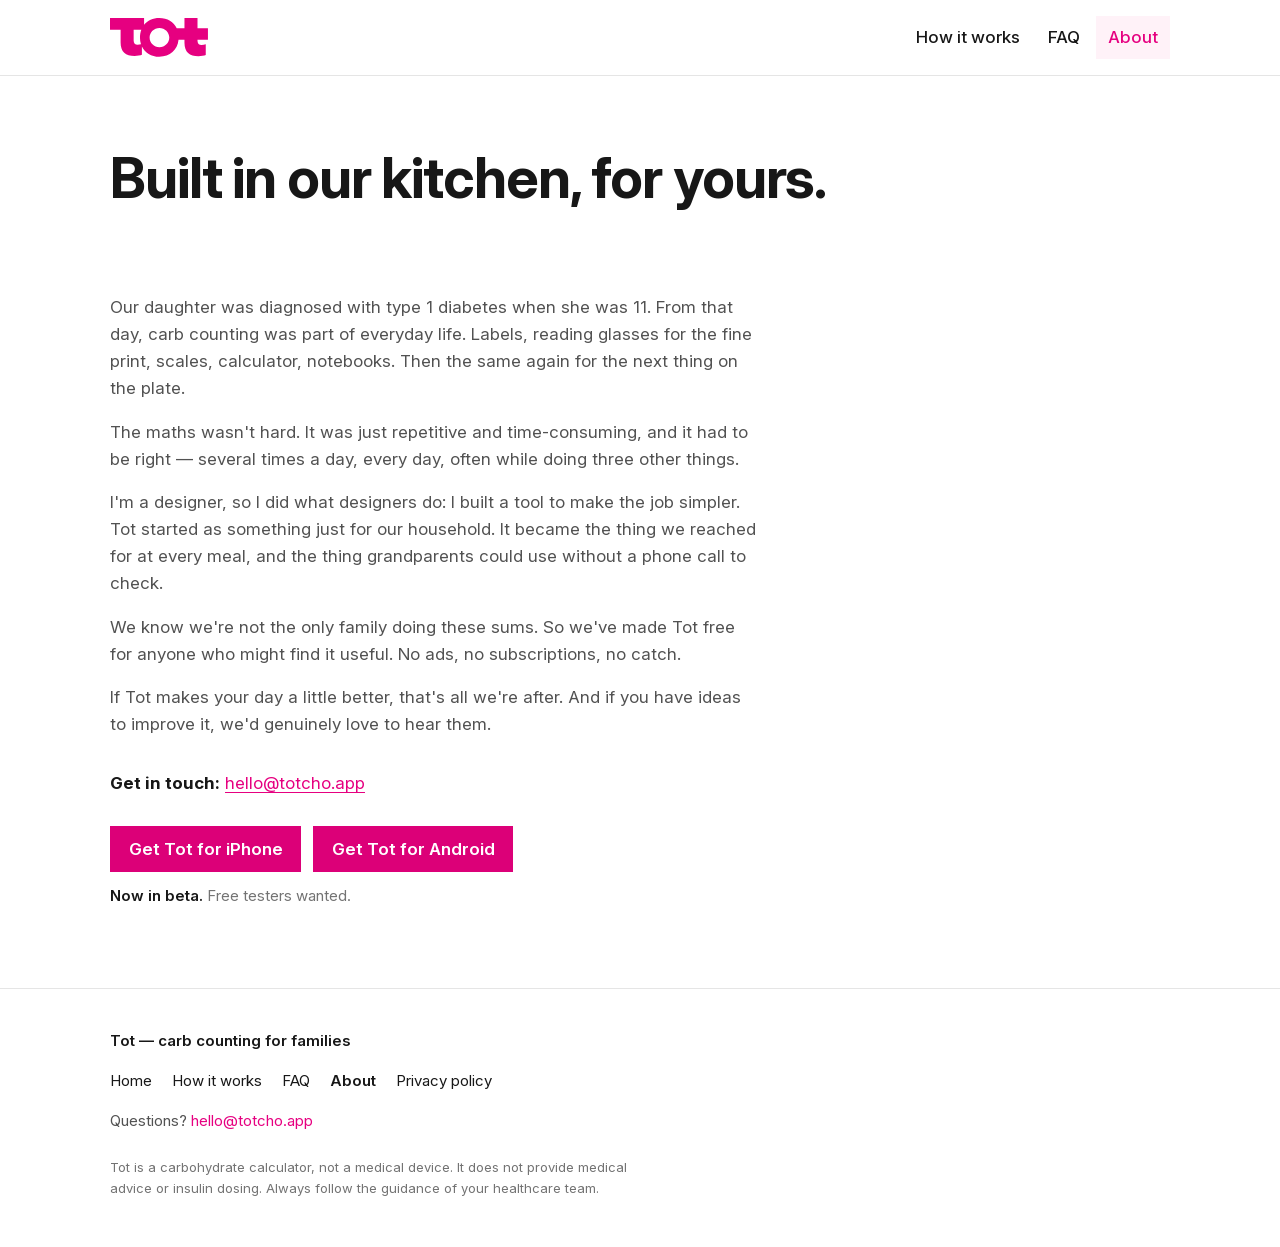
==== about/index.html @ 79edbc80 "Add the beta tester page and the launch switch for the store buttons. Co-authored-by: Cursor <cursor" ====
<!DOCTYPE html>
<html lang="en-NZ">
  <head>
    <meta charset="utf-8" />
    <meta name="viewport" content="width=device-width, initial-scale=1" />
    <title>About Tot — Made by a T1D family</title>
    <meta
      name="description"
      content="Tot was built by a designer whose daughter has type 1 diabetes, to make daily carb counting lighter. Now free for every family."
    />
    <link rel="canonical" href="https://totcho.app/about/" />
    <meta name="theme-color" content="#E60080" />

    <meta property="og:type" content="website" />
    <meta property="og:title" content="About Tot — Made by a T1D family" />
    <meta
      property="og:description"
      content="Tot was built by a designer whose daughter has type 1 diabetes, to make daily carb counting lighter. Now free for every family."
    />
    <meta property="og:url" content="https://totcho.app/about/" />
    <meta property="og:image" content="https://totcho.app/images/og-image.png" />
    <meta name="twitter:card" content="summary_large_image" />

    <link rel="icon" href="/favicon/favicon.ico" sizes="32x32" />
    <link rel="icon" href="/favicon/favicon.svg" type="image/svg+xml" />
    <link rel="icon" href="/favicon/favicon-96x96.png" type="image/png" sizes="96x96" />
    <link rel="apple-touch-icon" href="/favicon/apple-touch-icon.png" />
    <link rel="manifest" href="/favicon/site.webmanifest" />
    <link rel="preload" href="/fonts/InterVariable-latin.woff2" as="font" type="font/woff2" crossorigin />
    <link rel="stylesheet" href="/styles.css" />
    <script src="/scripts/site-config.js"></script>
    <script src="/scripts/header.js" defer></script>
  </head>
  <body class="site">
    <a class="skip-link" href="#main">Skip to content</a>

    <header class="site-header">
      <div class="container site-header-inner">
        <a class="site-logo" href="/">
          <img src="/images/logo.svg" width="98" height="40" alt="Tot home" />
        </a>
        <nav class="site-nav" aria-label="Main">
          <ul>
            <li><a href="/how-it-works/">How it works</a></li>
            <li><a href="/faq/">FAQ</a></li>
            <li><a href="/about/" aria-current="page">About</a></li>
          </ul>
        </nav>
      </div>
    </header>

    <main id="main">
      <section class="page-intro">
        <div class="container prose">
          <h1>Built in our kitchen, for yours.</h1>
        </div>
      </section>

      <section class="block about-story" aria-label="Our story">
        <div class="container prose">
          <p>
            Our daughter was diagnosed with type 1 diabetes when she was 11. From that day, carb counting was
            part of everyday life. Labels, reading glasses for the fine print, scales, calculator, notebooks.
            Then the same again for the next thing on the plate.
          </p>
          <p>
            The maths wasn't hard. It was just repetitive and time-consuming, and it had to be right — several
            times a day, every day, often while doing three other things.
          </p>
          <p>
            I'm a designer, so I did what designers do: I built a tool to make the job simpler. Tot started as
            something just for our household. It became the thing we reached for at every meal, and the thing
            grandparents could use without a phone call to check.
          </p>
          <!-- TODO: add <img src="/images/about-kitchen.jpg" alt="Kitchen scales and a phone running Tot on a bench"> -->
          <p>
            We know we're not the only family doing these sums. So we've made Tot free for anyone who might
            find it useful. No ads, no subscriptions, no catch.
          </p>
          <p>
            If Tot makes your day a little better, that's all we're after. And if you have ideas to improve it,
            we'd genuinely love to hear them.
          </p>
          <!-- TODO: owner's first name -->
          <p class="about-contact">
            <strong>Get in touch:</strong> <a href="mailto:hello@totcho.app">hello@totcho.app</a>
          </p>
          <div class="get-tot">
            <div class="get-tot__beta">
              <a class="btn" href="/beta/?platform=iphone" data-beta-platform="iPhone">Get Tot for iPhone</a>
              <a class="btn" href="/beta/?platform=android" data-beta-platform="Android">Get Tot for Android</a>
              <p class="get-tot__note"><strong>Now in beta.</strong> Free testers wanted.</p>
            </div>
            <div class="store-badges get-tot__live">
              <a data-store="app-store" href="#">
                <img src="/images/badges/app-store.svg" width="162" height="48" alt="Download on the App Store" />
              </a>
              <a data-store="play-store" href="#">
                <img src="/images/badges/google-play.svg" width="162" height="48" alt="Get it on Google Play" />
              </a>
            </div>
          </div>
        </div>
      </section>
    </main>

    <footer class="site-footer">
      <div class="container">
        <p class="site-footer-brand">Tot — carb counting for families</p>
        <nav aria-label="Footer">
          <ul class="site-footer-links">
            <li><a href="/">Home</a></li>
            <li><a href="/how-it-works/">How it works</a></li>
            <li><a href="/faq/">FAQ</a></li>
            <li><a href="/about/" aria-current="page">About</a></li>
            <li><a href="/privacy/">Privacy policy</a></li>
          </ul>
        </nav>
        <p>Questions? <a href="mailto:hello@totcho.app">hello@totcho.app</a></p>
        <p class="disclaimer">
          Tot is a carbohydrate calculator, not a medical device. It does not provide medical advice or
          insulin dosing. Always follow the guidance of your healthcare team.
        </p>
      </div>
    </footer>

    <dialog class="beta-dialog" id="beta-dialog" aria-labelledby="beta-dialog-title">
      <h2 id="beta-dialog-title">Tot is in beta</h2>
      <p>
        Tot isn't in the App Store or Google Play just yet. We're testing it with a small group of families
        first, and we'd love you to be one of them.
      </p>
      <p>
        Testers get the full app, free, before anyone else. All we ask is that you use it at home and tell us
        what works and what doesn't.
      </p>
      <h3>How to join</h3>
      <p>Email <strong>hello@totcho.app</strong> and we'll get you set up. Please include:</p>
      <ul>
        <li>that you're using <strong data-beta-slot="platform">iPhone</strong></li>
        <li>
          the email address for your <strong data-beta-slot="account">Apple ID</strong>, so we can send your
          invite there
        </li>
      </ul>
      <p>
        <a class="btn" id="beta-mailto" href="mailto:hello@totcho.app?subject=Tot%20beta%20tester%20%E2%80%93%20iPhone&amp;body=Hi%2C%20I'd%20like%20to%20test%20Tot.%0D%0A%0D%0APhone%3A%20iPhone%0D%0AApple%20ID%20email%3A%0D%0A%0D%0AAnything%20else%20you'd%20like%20to%20tell%20us%20(optional)%3A%0D%0A">Email us to join</a>
      </p>
      <p class="beta-copy-row">
        Or copy the address: <span class="beta-address">hello@totcho.app</span>
        <button type="button" class="beta-copy" id="beta-copy">Copy</button>
      </p>
      <p class="fine-print">We'll only use your email to set you up as a tester and ask for your feedback.</p>
      <button type="button" class="btn btn-secondary" id="beta-close">Not now</button>
    </dialog>
  </body>
</html>
---- styles.css ----
@font-face {
  font-family: 'InterVariable';
  font-style: normal;
  font-weight: 100 900;
  font-display: swap;
  src: url('/fonts/InterVariable-latin.woff2') format('woff2');
}

:root {
  color-scheme: light;
  --grey-50: #f9f9f9;
  --grey-400: #a3a3a3;
  --grey-500: #737373;
  --grey-600: #525252;
  --grey-900: #171717;
  --pink: #e60080;
}

* {
  box-sizing: border-box;
}

body {
  margin: 0;
  font-family:
    'InterVariable',
    'Inter',
    system-ui,
    -apple-system,
    BlinkMacSystemFont,
    'Segoe UI',
    sans-serif;
  font-size: 16px;
  line-height: 1.5;
  color: var(--grey-600);
  background: #fff;
}

a {
  color: var(--grey-900);
}

a:hover {
  color: var(--pink);
}

h1 {
  margin: 0 0 1rem;
  font-size: 1.75rem;
  font-weight: 600;
  line-height: 1.25;
  color: var(--grey-900);
}

.lede {
  margin: 0;
  font-size: 1rem;
  line-height: 1.5;
}

p {
  margin: 0.375rem 0;
}

.emphasis {
  font-weight: 500;
  color: var(--grey-900);
}

ul {
  margin: 0.5rem 0;
  padding-left: 1.25rem;
}

li {
  margin: 0.5rem 0;
}

/* ---------------------------------------------------------------------------
   Marketing pages (body.site). Rules above are base element styles.
   --------------------------------------------------------------------------- */

:root {
  --pink-tint: #fff2f8;
  --surface: var(--grey-50);
  --border: #e5e5e5;
  --site-width: 1100px;
}

.site {
  font-size: 1.0625rem;
  line-height: 1.6;
}

.site section {
  margin: 0;
}

.site p {
  margin: 0 0 1rem;
}

.site p:last-child {
  margin-bottom: 0;
}

.site a {
  color: var(--pink);
  text-underline-offset: 0.15em;
}

.site a:hover {
  color: var(--grey-900);
}

.site a:focus-visible {
  outline: 3px solid var(--pink);
  outline-offset: 3px;
}

.site h2 {
  margin: 0 0 1rem;
  font-size: 1.625rem;
  font-weight: 600;
  line-height: 1.25;
  color: var(--grey-900);
}

.site h3 {
  margin: 0 0 0.5rem;
  font-size: 1.125rem;
  font-weight: 600;
  line-height: 1.3;
  color: var(--grey-900);
}

.container {
  max-width: var(--site-width);
  margin: 0 auto;
  padding: 0 1.25rem;
}

.prose {
  max-width: 65ch;
}

.nowrap {
  white-space: nowrap;
}

.container.prose {
  max-width: var(--site-width);
}

.container.prose > * {
  max-width: 65ch;
}

/* Skip link */

.skip-link {
  position: absolute;
  top: -100px;
  left: 1rem;
  z-index: 10;
  padding: 0.5rem 1rem;
  background: var(--grey-900);
}

.site .skip-link {
  color: #fff;
}

.skip-link:focus {
  top: 0;
}

/* Header and nav */

.site-header {
  position: sticky;
  top: 0;
  z-index: 5;
  border-bottom: 1px solid var(--border);
  background: #fff;
  transition: transform 0.25s ease;
}

/* Toggled by /scripts/header.js; without JS the header simply stays pinned. */
.site-header.is-hidden {
  transform: translateY(-100%);
}

@media (prefers-reduced-motion: reduce) {
  .site-header {
    transition: none;
  }
}

.site-header-inner {
  display: flex;
  flex-wrap: wrap;
  align-items: center;
  justify-content: space-between;
  gap: 0.75rem 1.5rem;
  padding-top: 1rem;
  padding-bottom: 1rem;
}

.site-logo {
  display: block;
  line-height: 0;
}

.site-logo img {
  width: 98px;
  height: auto;
}

.site-nav ul {
  display: flex;
  flex-wrap: wrap;
  gap: 0.25rem 0.25rem;
  margin: 0;
  padding: 0;
  list-style: none;
}

.site-nav li {
  margin: 0;
}

@media (max-width: 479px) {
  .site-nav ul {
    margin-left: -0.75rem;
  }
}

.site .site-nav a {
  display: block;
  padding: 0.5rem 0.75rem;
  font-weight: 500;
  text-decoration: none;
  color: var(--grey-900);
}

.site .site-nav a:hover,
.site .site-nav a[aria-current='page'] {
  background: var(--pink-tint);
  color: var(--pink);
}

/* Hero */

.hero {
  padding: 3rem 0 3.5rem;
}

.hero-grid {
  display: grid;
  gap: 2.5rem;
  align-items: center;
}

.page-intro {
  padding: 3rem 0 3.5rem;
}

.site .hero h1,
.site .page-intro h1 {
  margin: 0 0 1.25rem;
  font-size: clamp(2.25rem, 7vw, 3.5rem);
  font-weight: 700;
  line-height: 1.1;
  letter-spacing: -0.02em;
}

.lede {
  max-width: 34rem;
  font-size: 1.1875rem;
}

.hero-note {
  font-size: 0.9375rem;
  color: var(--grey-500);
}

/* App store badges */

.store-badges {
  display: flex;
  flex-wrap: wrap;
  gap: 0.75rem;
  margin: 1.75rem 0 1rem;
}

.store-badges a {
  display: block;
  line-height: 0;
}

.store-badges img {
  width: 162px;
  height: 48px;
}

@media (max-width: 379px) {
  .store-badges {
    flex-direction: column;
    align-items: flex-start;
  }
}

/* Phone-framed screenshots */

.phone {
  width: 100%;
  max-width: 280px;
  margin: 0 auto;
  padding: 10px;
  border-radius: 40px;
  background: var(--grey-900);
  box-shadow: 0 24px 48px -16px rgba(23, 23, 23, 0.35);
}

.phone img,
.phone-placeholder {
  display: block;
  width: 100%;
  height: auto;
  border-radius: 30px;
}

.phone-placeholder {
  aspect-ratio: 1080 / 2291;
}

.photo {
  margin: 0 auto;
}

.photo img {
  display: block;
  width: auto;
  height: auto;
  max-width: min(300px, 100%);
  max-height: 300px;
  opacity: 0.75;
}

.photo-tilt {
  transform: rotate(10deg);
}

.phone-placeholder {
  display: flex;
  align-items: center;
  justify-content: center;
  background: #fff;
  font-family: ui-monospace, SFMono-Regular, Menlo, monospace;
  font-size: 0.875rem;
  color: var(--grey-400);
}

.split-top {
  margin-top: 2rem;
  align-items: start;
}

.split-top .card-grid {
  margin: 0;
}

.phone-row {
  display: flex;
  justify-content: center;
  gap: 1.5rem;
  margin-top: 2.5rem;
}

.site .phone-row .phone {
  flex: 1 1 0;
  max-width: 260px;
  margin: 0;
}

.phone-row:focus-visible {
  outline: 3px solid var(--pink);
  outline-offset: 3px;
}

/* Narrow screens: a swipeable strip, one phone at a time. */
@media (max-width: 639px) {
  .phone-row {
    justify-content: flex-start;
    gap: 1rem;
    margin: 2rem -1.25rem 0;
    padding: 0 1.25rem 2.5rem;
    overflow-x: auto;
    scroll-snap-type: x mandatory;
    scroll-padding: 0 1.25rem;
    scrollbar-width: none;
  }

  .phone-row::-webkit-scrollbar {
    display: none;
  }

  .site .phone-row .phone {
    flex: 0 0 72%;
    scroll-snap-align: start;
  }
}

/* Content blocks */

.block {
  padding: 3.5rem 0;
}

.block-tint {
  background: var(--surface);
}

.split {
  display: grid;
  gap: 2.5rem;
  align-items: center;
}

.card-grid {
  display: grid;
  gap: 1rem;
  margin: 2rem 0 0;
  padding: 0;
  list-style: none;
}

.site .card {
  margin: 0;
  padding: 1.5rem;
  border: 1px solid var(--border);
  background: #fff;
}

.card-icon {
  display: block;
  margin-bottom: 1rem;
  fill: none;
  stroke: var(--grey-900);
  stroke-width: 1.5;
  stroke-linecap: round;
  stroke-linejoin: round;
}

.steps {
  margin: 0 0 1.5rem;
  padding-left: 1.5rem;
}

.steps li {
  margin: 0 0 0.75rem;
  padding-left: 0.25rem;
}

.steps li::marker {
  font-weight: 600;
  color: var(--grey-900);
}

.steps strong,
.ticks li {
  color: var(--grey-900);
}

.ticks {
  margin: 0;
  padding: 0;
  list-style: none;
}

.ticks li {
  position: relative;
  margin: 0 0 0.75rem;
  padding-left: 2rem;
}

.ticks li::before {
  content: '';
  position: absolute;
  top: 0.15em;
  left: 0.25rem;
  width: 0.5rem;
  height: 0.9rem;
  border: solid var(--pink);
  border-width: 0 3px 3px 0;
  transform: rotate(45deg);
}

.site .arrow-link {
  font-weight: 600;
  text-decoration: none;
}

.site .arrow-link:hover {
  text-decoration: underline;
}

/* FAQ */

.site .faq-block {
  padding-top: 0;
}

.faq-list {
  border-top: 1px solid var(--border);
}

.faq-item {
  border-bottom: 1px solid var(--border);
}

.faq-item summary {
  display: flex;
  align-items: flex-start;
  justify-content: space-between;
  gap: 1.5rem;
  padding: 1.25rem 0;
  font-size: 1.125rem;
  font-weight: 600;
  line-height: 1.4;
  color: var(--grey-900);
  list-style: none;
  cursor: pointer;
}

.faq-item summary::-webkit-details-marker {
  display: none;
}

/* Plus sign, which becomes a minus when the answer is open. */
.faq-item summary::after {
  content: '';
  flex: none;
  width: 0.875rem;
  height: 0.875rem;
  margin-top: 0.4em;
  background:
    linear-gradient(currentColor, currentColor) center / 100% 1.5px no-repeat,
    linear-gradient(currentColor, currentColor) center / 1.5px 100% no-repeat;
}

.faq-item[open] summary::after {
  background: linear-gradient(currentColor, currentColor) center / 100% 1.5px no-repeat;
}

.faq-item summary:focus-visible {
  outline: 3px solid var(--pink);
  outline-offset: 3px;
}

.faq-answer {
  padding: 0 2.5rem 1.5rem 0;
}

.faq-answer strong {
  color: var(--grey-900);
}

/* About */

.site .about-story {
  padding-top: 0;
}

.site .about-contact {
  margin-top: 2rem;
  color: var(--grey-900);
}

.about-story .store-badges {
  margin-bottom: 0;
}

/* Privacy policy */

.site .last-updated {
  margin-top: -0.5rem;
  color: var(--grey-500);
}

.site .policy {
  padding-top: 0;
}

.site .policy h2 {
  margin: 2.5rem 0 0.75rem;
  font-size: 1.25rem;
}

.policy ul {
  margin: 0 0 1rem;
  padding-left: 1.25rem;
}

.policy li {
  margin: 0 0 0.375rem;
}

/* Closing call to action */

.cta-band {
  padding: 3.5rem 0;
  text-align: center;
  background: var(--surface);
}

.site .cta-band h2 {
  margin: 0;
  font-size: clamp(1.75rem, 5vw, 2.25rem);
  font-weight: 700;
}

.cta-band .store-badges {
  justify-content: center;
  margin-bottom: 0;
}

@media (max-width: 379px) {
  .cta-band .store-badges {
    align-items: center;
  }
}

/* Footer */

.site-footer {
  padding: 2.5rem 0 3rem;
  border-top: 1px solid var(--border);
  font-size: 0.9375rem;
  color: var(--grey-600);
}

.site-footer-brand {
  font-weight: 600;
  color: var(--grey-900);
}

.site-footer-links {
  display: flex;
  flex-wrap: wrap;
  gap: 0.25rem 1.25rem;
  margin: 0 0 1rem;
  padding: 0;
  list-style: none;
}

.site-footer-links li {
  margin: 0;
}

.site .site-footer a {
  text-decoration: none;
}

.site .site-footer a:hover {
  text-decoration: underline;
}

.site .site-footer-links a {
  color: var(--grey-900);
}

.site .site-footer-links a[aria-current='page'] {
  font-weight: 600;
}

.site .disclaimer {
  max-width: 65ch;
  margin-top: 1.5rem;
  font-size: 0.8125rem;
  color: var(--grey-500);
}

/* Wider screens */

@media (min-width: 640px) {
  .card-grid {
    grid-template-columns: repeat(2, 1fr);
  }

  .card:last-child:nth-child(odd) {
    grid-column: 1 / -1;
  }
}

@media (min-width: 768px) {
  .hero {
    padding: 4.5rem 0 5rem;
  }

  .hero-grid,
  .split {
    grid-template-columns: 1fr auto;
    gap: 4rem;
  }

  .hero-grid .phone,
  .split .phone {
    width: 280px;
  }

  .split .photo {
    margin: 0;
  }

  .split-flip {
    grid-template-columns: auto 1fr;
  }

  .split-flip .phone {
    order: -1;
  }

  .page-intro {
    padding: 4.5rem 0 4rem;
  }

  .block,
  .cta-band {
    padding: 5rem 0;
  }

  .site h2 {
    font-size: 2rem;
  }
}

@media (min-width: 768px) and (max-width: 1023px) {
  .split-top {
    grid-template-columns: 1fr;
  }
}

/* Beta sign-up. Default (and no JS) shows the tester buttons.
   html[data-app-status="live"] is set by /scripts/site-config.js. */

:root {
  /* #E60080 with white text is 4.49:1, under WCAG AA. #DC0078 is 4.87:1. */
  --btn: #dc0078;
  --btn-hover: #c4006a;
}

.site .btn,
.beta-copy {
  border-radius: 0;
  appearance: none;
}

.site .btn {
  display: inline-block;
  margin: 0;
  padding: 0.75rem 1.1rem;
  border: 1px solid transparent;
  background: var(--btn);
  color: #fff;
  font: inherit;
  font-weight: 600;
  line-height: 1.2;
  text-align: center;
  text-decoration: none;
  cursor: pointer;
}

.site a.btn:hover,
.site .btn:hover {
  background: var(--btn-hover);
  color: #fff;
}

.site .btn:focus-visible,
.site .beta-copy:focus-visible {
  outline: 3px solid var(--grey-900);
  outline-offset: 3px;
}

.site .btn-secondary {
  background: #fff;
  color: var(--grey-900);
  border-color: var(--border);
}

.site .btn-secondary:hover {
  background: var(--grey-50);
  color: var(--grey-900);
}

.site .btn.is-current {
  box-shadow: 0 0 0 3px var(--grey-900);
}

.get-tot {
  margin: 1.75rem 0 1rem;
}

.get-tot__beta,
.beta-actions {
  display: flex;
  flex-wrap: wrap;
  gap: 0.75rem;
}

.get-tot__note {
  flex: 1 0 100%;
  margin: 0;
  font-size: 0.9375rem;
  color: var(--grey-500);
}

.site .get-tot__note strong {
  font-weight: 600;
  color: var(--grey-900);
}

.hero .get-tot {
  margin-bottom: 0.25rem;
}

.hero .hero-note {
  margin-top: 0.25rem;
}

.get-tot__live {
  display: none;
}

html[data-app-status="live"] .get-tot__beta {
  display: none;
}

html[data-app-status="live"] .get-tot__live {
  display: flex;
}

.get-tot .store-badges {
  margin: 0;
}

.cta-band .get-tot {
  margin-bottom: 0;
}

.cta-band .get-tot__beta,
.cta-band .get-tot__live {
  justify-content: center;
}

.cta-band .get-tot__note {
  text-align: center;
}

.about-story .get-tot {
  margin-bottom: 0;
}

@media (max-width: 479px) {
  .get-tot__beta,
  .beta-actions {
    flex-direction: column;
    align-items: flex-start;
  }

  .cta-band .get-tot__beta {
    align-items: center;
  }
}

.beta-dialog {
  width: calc(100vw - 32px);
  max-width: 480px;
  max-height: calc(100vh - 32px);
  margin: auto;
  padding: 1.75rem 1.5rem;
  overflow: auto;
  border: none;
  border-radius: 0;
  background: #fff;
  color: var(--grey-600);
}

.beta-dialog::backdrop {
  background: rgba(23, 23, 23, 0.55);
}

.site .beta-dialog h2 {
  font-size: 1.5rem;
}

.site .beta-dialog h3 {
  margin-top: 1.5rem;
}

.beta-copy-row {
  font-size: 0.9375rem;
}

.beta-address {
  font-weight: 600;
  color: var(--grey-900);
  user-select: text;
}

.beta-copy {
  margin-left: 0.35rem;
  padding: 0.15rem 0.5rem;
  border: 1px solid var(--border);
  background: #fff;
  font: inherit;
  font-size: 0.875rem;
  font-weight: 600;
  color: var(--grey-900);
  cursor: pointer;
}

.fine-print {
  font-size: 0.8125rem;
  color: var(--grey-500);
}
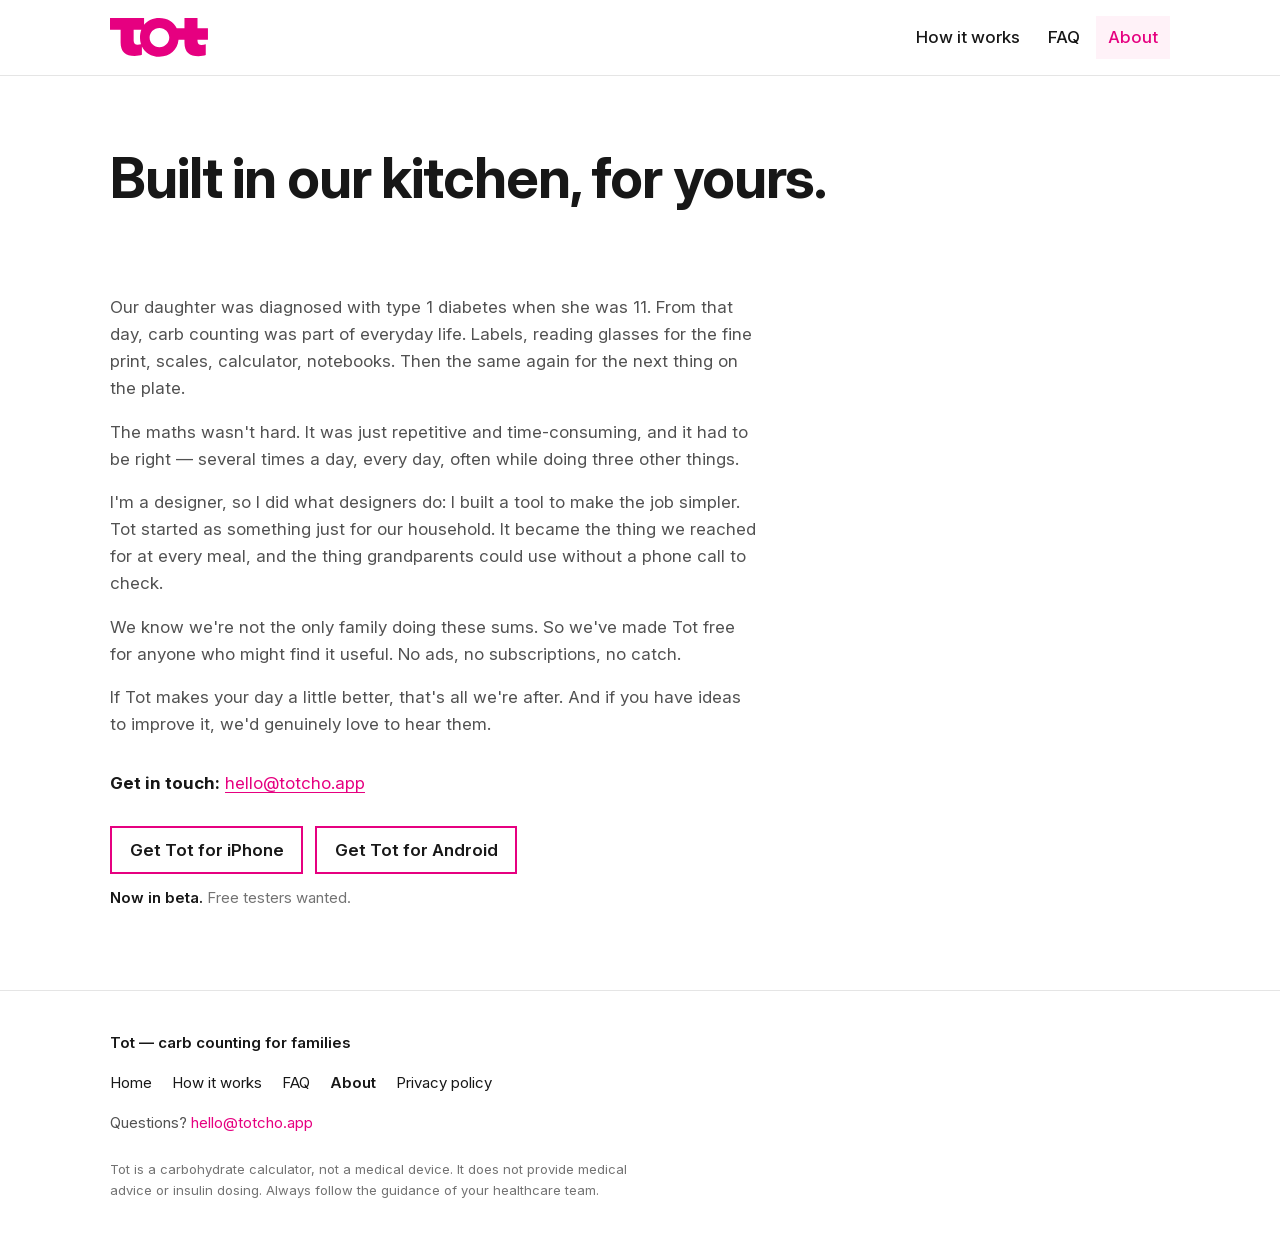
==== commit 9c002910: "Refine the beta sign-up dialog and use outline buttons. The tester buttons are now white with a pink" ====
--- a/about/index.html
+++ b/about/index.html
@@ -125,9 +125,10 @@
     </footer>
 
     <dialog class="beta-dialog" id="beta-dialog" aria-labelledby="beta-dialog-title">
+      <div class="beta-dialog__body">
       <h2 id="beta-dialog-title">Tot is in beta</h2>
       <p>
-        Tot isn't in the App Store or Google Play just yet. We're testing it with a small group of families
+        Tot isn't publicly available on the App Store or Google Play just yet. We're testing it with a small group of families
         first, and we'd love you to be one of them.
       </p>
       <p>
@@ -135,7 +136,7 @@
         what works and what doesn't.
       </p>
       <h3>How to join</h3>
-      <p>Email <strong>hello@totcho.app</strong> and we'll get you set up. Please include:</p>
+      <p>Email <strong>hello@totcho.app</strong> and we'll get you set up. Please confirm:</p>
       <ul>
         <li>that you're using <strong data-beta-slot="platform">iPhone</strong></li>
         <li>
@@ -148,9 +149,19 @@
       </p>
       <p class="beta-copy-row">
         Or copy the address: <span class="beta-address">hello@totcho.app</span>
-        <button type="button" class="beta-copy" id="beta-copy">Copy</button>
+        <button type="button" class="beta-copy" id="beta-copy" aria-label="Copy">
+          <!-- Lucide (https://lucide.dev), ISC licence -->
+          <svg class="beta-copy__icon" aria-hidden="true" focusable="false" viewBox="0 0 24 24" width="18" height="18">
+            <rect width="14" height="14" x="8" y="8" rx="2" ry="2" />
+            <path d="M4 16c-1.1 0-2-.9-2-2V4c0-1.1.9-2 2-2h10c1.1 0 2 .9 2 2" />
+          </svg>
+          <svg class="beta-copy__done" aria-hidden="true" focusable="false" viewBox="0 0 24 24" width="18" height="18">
+            <path d="M20 6 9 17l-5-5" />
+          </svg>
+        </button>
       </p>
       <p class="fine-print">We'll only use your email to set you up as a tester and ask for your feedback.</p>
+      </div>
       <button type="button" class="btn btn-secondary" id="beta-close">Not now</button>
     </dialog>
   </body>
--- a/styles.css
+++ b/styles.css
@@ -746,9 +746,7 @@
    html[data-app-status="live"] is set by /scripts/site-config.js. */
 
 :root {
-  /* #E60080 with white text is 4.49:1, under WCAG AA. #DC0078 is 4.87:1. */
-  --btn: #dc0078;
-  --btn-hover: #c4006a;
+  --btn-stroke: #e60080;
 }
 
 .site .btn,
@@ -761,9 +759,9 @@
   display: inline-block;
   margin: 0;
   padding: 0.75rem 1.1rem;
-  border: 1px solid transparent;
-  background: var(--btn);
-  color: #fff;
+  border: 2px solid var(--btn-stroke);
+  background: #fff;
+  color: var(--grey-900);
   font: inherit;
   font-weight: 600;
   line-height: 1.2;
@@ -774,8 +772,8 @@
 
 .site a.btn:hover,
 .site .btn:hover {
-  background: var(--btn-hover);
-  color: #fff;
+  background: var(--pink-tint);
+  color: var(--grey-900);
 }
 
 .site .btn:focus-visible,
@@ -785,9 +783,9 @@
 }
 
 .site .btn-secondary {
+  border: 1px solid var(--border);
   background: #fff;
   color: var(--grey-900);
-  border-color: var(--border);
 }
 
 .site .btn-secondary:hover {
@@ -875,29 +873,63 @@
   }
 }
 
+.beta-dialog[open] {
+  display: flex;
+  flex-direction: column;
+}
+
 .beta-dialog {
   width: calc(100vw - 32px);
   max-width: 480px;
   max-height: calc(100vh - 32px);
+  max-height: calc(100dvh - 32px);
   margin: auto;
-  padding: 1.75rem 1.5rem;
-  overflow: auto;
+  padding: 1.5rem 1.5rem 1.25rem;
+  overflow: hidden;
   border: none;
   border-radius: 0;
   background: #fff;
   color: var(--grey-600);
 }
 
+.beta-dialog__body {
+  min-height: 0;
+  overflow: auto;
+}
+
+.beta-dialog > .btn-secondary {
+  flex: none;
+  align-self: flex-start;
+  margin-top: 1rem;
+}
+
 .beta-dialog::backdrop {
   background: rgba(23, 23, 23, 0.55);
 }
 
 .site .beta-dialog h2 {
-  font-size: 1.5rem;
+  margin-bottom: 0.5rem;
+  font-size: 1.375rem;
 }
 
 .site .beta-dialog h3 {
-  margin-top: 1.5rem;
+  margin: 0.85rem 0 0.35rem;
+}
+
+.site .beta-dialog p {
+  margin-bottom: 0.65rem;
+}
+
+.beta-dialog ul {
+  margin: 0 0 0.65rem;
+}
+
+.beta-dialog li {
+  margin: 0.2rem 0;
+}
+
+.site .beta-dialog .fine-print {
+  margin-bottom: 0;
 }
 
 .beta-copy-row {
@@ -911,15 +943,40 @@
 }
 
 .beta-copy {
-  margin-left: 0.35rem;
-  padding: 0.15rem 0.5rem;
-  border: 1px solid var(--border);
-  background: #fff;
-  font: inherit;
-  font-size: 0.875rem;
-  font-weight: 600;
-  color: var(--grey-900);
+  display: inline-flex;
+  align-items: center;
+  justify-content: center;
+  width: 1.75rem;
+  height: 1.75rem;
+  margin: 0 0 0 0.15rem;
+  padding: 0;
+  border: none;
+  background: transparent;
+  color: var(--grey-900);
+  vertical-align: middle;
   cursor: pointer;
+}
+
+.beta-copy:hover {
+  color: var(--pink);
+}
+
+.beta-copy svg {
+  display: block;
+  fill: none;
+  stroke: currentColor;
+  stroke-width: 1.5;
+  stroke-linecap: round;
+  stroke-linejoin: round;
+}
+
+.beta-copy .beta-copy__done,
+.beta-copy.is-copied .beta-copy__icon {
+  display: none;
+}
+
+.beta-copy.is-copied .beta-copy__done {
+  display: block;
 }
 
 .fine-print {
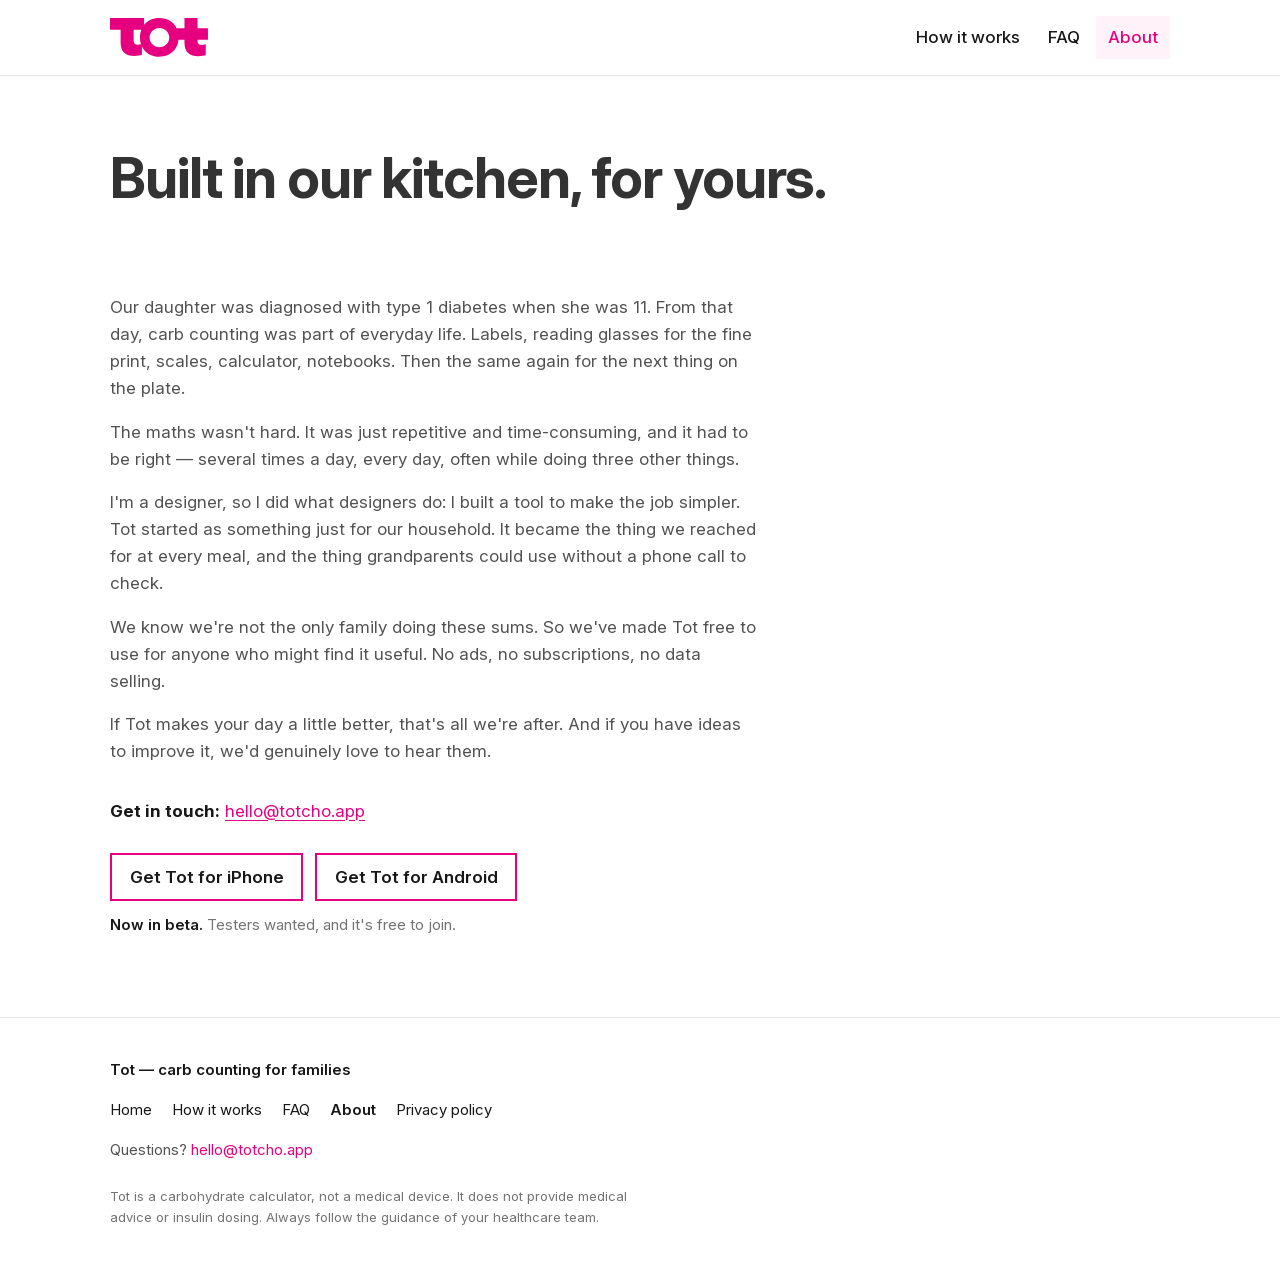
==== commit 3d6b8348: "Soften the free-to-use copy and refine the homepage cards and cereal photo. Co-authored-by: Cursor <" ====
--- a/about/index.html
+++ b/about/index.html
@@ -6,7 +6,7 @@
     <title>About Tot — Made by a T1D family</title>
     <meta
       name="description"
-      content="Tot was built by a designer whose daughter has type 1 diabetes, to make daily carb counting lighter. Now free for every family."
+      content="Tot was built by a designer whose daughter has type 1 diabetes, to make daily carb counting lighter. Free to use for every family."
     />
     <link rel="canonical" href="https://totcho.app/about/" />
     <meta name="theme-color" content="#E60080" />
@@ -15,7 +15,7 @@
     <meta property="og:title" content="About Tot — Made by a T1D family" />
     <meta
       property="og:description"
-      content="Tot was built by a designer whose daughter has type 1 diabetes, to make daily carb counting lighter. Now free for every family."
+      content="Tot was built by a designer whose daughter has type 1 diabetes, to make daily carb counting lighter. Free to use for every family."
     />
     <meta property="og:url" content="https://totcho.app/about/" />
     <meta property="og:image" content="https://totcho.app/images/og-image.png" />
@@ -74,8 +74,8 @@
           </p>
           <!-- TODO: add <img src="/images/about-kitchen.jpg" alt="Kitchen scales and a phone running Tot on a bench"> -->
           <p>
-            We know we're not the only family doing these sums. So we've made Tot free for anyone who might
-            find it useful. No ads, no subscriptions, no catch.
+            We know we're not the only family doing these sums. So we've made Tot free to use for anyone who
+            might find it useful. No ads, no subscriptions, no data selling.
           </p>
           <p>
             If Tot makes your day a little better, that's all we're after. And if you have ideas to improve it,
@@ -89,7 +89,7 @@
             <div class="get-tot__beta">
               <a class="btn" href="/beta/?platform=iphone" data-beta-platform="iPhone">Get Tot for iPhone</a>
               <a class="btn" href="/beta/?platform=android" data-beta-platform="Android">Get Tot for Android</a>
-              <p class="get-tot__note"><strong>Now in beta.</strong> Free testers wanted.</p>
+              <p class="get-tot__note"><strong>Now in beta.</strong> Testers wanted, and it's free to join.</p>
             </div>
             <div class="store-badges get-tot__live">
               <a data-store="app-store" href="#">
--- a/styles.css
+++ b/styles.css
@@ -49,7 +49,7 @@
   font-size: 1.75rem;
   font-weight: 600;
   line-height: 1.25;
-  color: var(--grey-900);
+  color: rgb(0 0 0 / 80%);
 }
 
 .lede {
@@ -345,7 +345,7 @@
   height: auto;
   max-width: min(300px, 100%);
   max-height: 300px;
-  opacity: 0.75;
+  opacity: 0.6;
 }
 
 .photo-tilt {
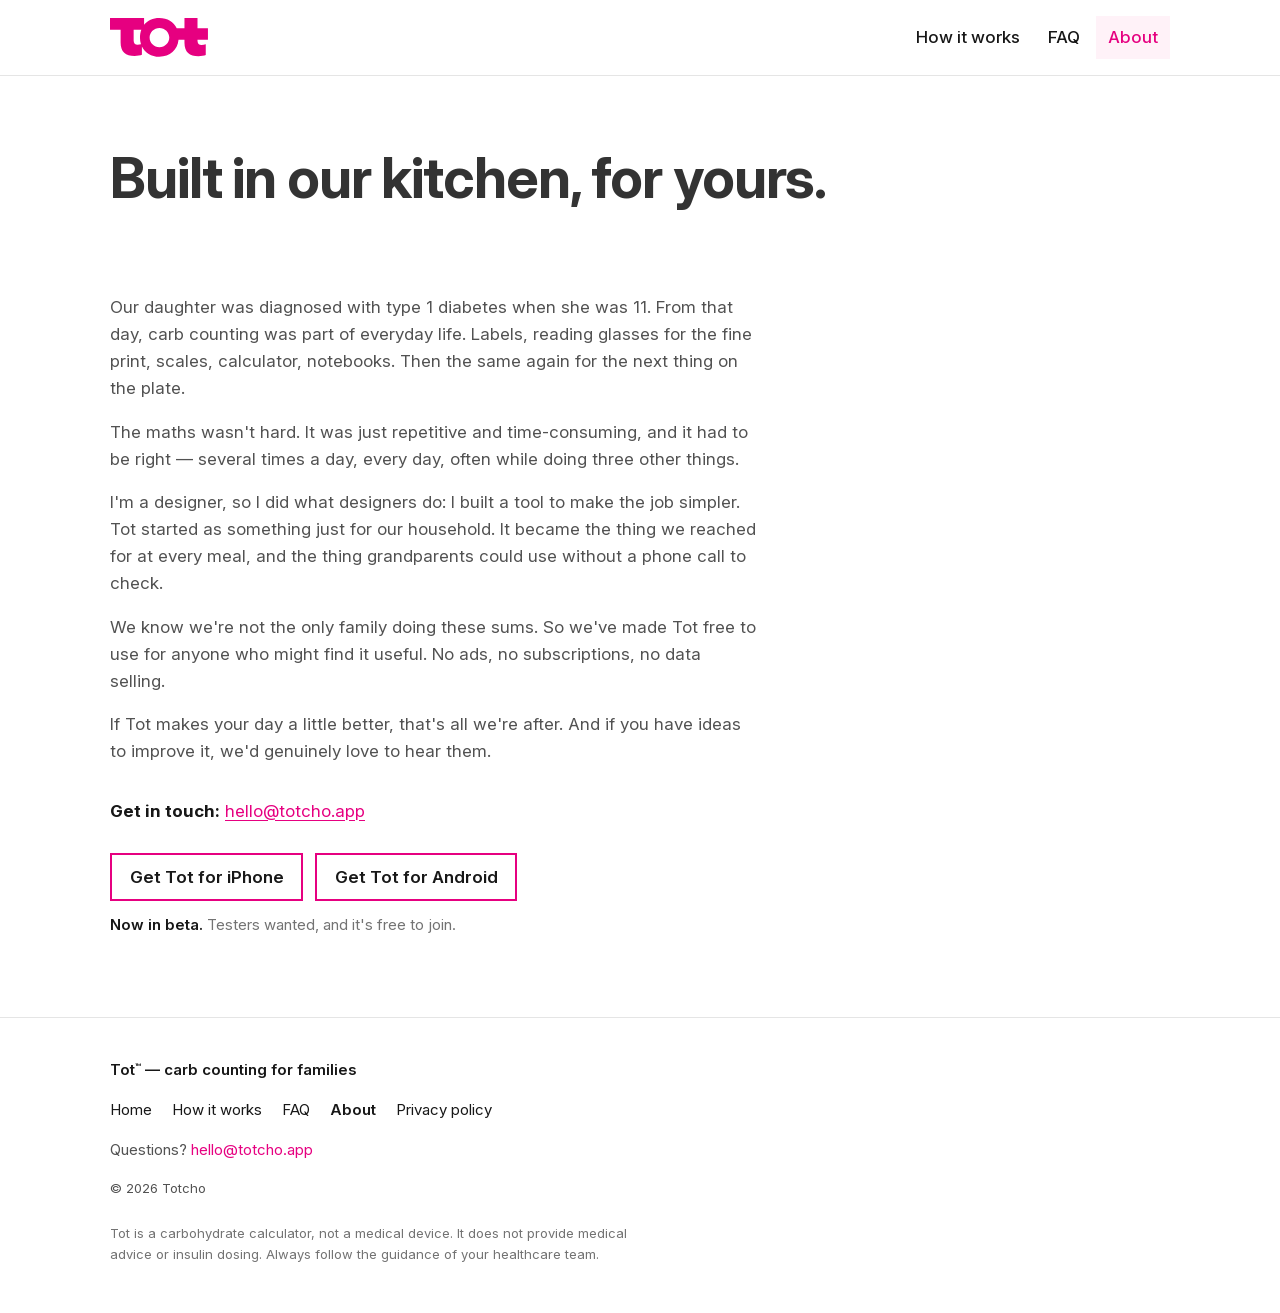
==== commit de4c9fac: "Add a footer copyright that grows with the year, and mark Tot with a trademark. Co-authored-by: Curs" ====
--- a/about/index.html
+++ b/about/index.html
@@ -106,7 +106,7 @@
 
     <footer class="site-footer">
       <div class="container">
-        <p class="site-footer-brand">Tot — carb counting for families</p>
+        <p class="site-footer-brand">Tot<span class="tm">™</span> — carb counting for families</p>
         <nav aria-label="Footer">
           <ul class="site-footer-links">
             <li><a href="/">Home</a></li>
@@ -117,6 +117,7 @@
           </ul>
         </nav>
         <p>Questions? <a href="mailto:hello@totcho.app">hello@totcho.app</a></p>
+        <p class="copyright">© 2026 Totcho</p>
         <p class="disclaimer">
           Tot is a carbohydrate calculator, not a medical device. It does not provide medical advice or
           insulin dosing. Always follow the guidance of your healthcare team.
--- a/styles.css
+++ b/styles.css
@@ -646,6 +646,14 @@
   color: var(--grey-900);
 }
 
+.site-footer-brand .tm {
+  font-size: 0.6em;
+  line-height: 0;
+  position: relative;
+  top: -0.55em;
+  font-weight: 600;
+}
+
 .site-footer-links {
   display: flex;
   flex-wrap: wrap;
@@ -673,6 +681,11 @@
 
 .site .site-footer-links a[aria-current='page'] {
   font-weight: 600;
+}
+
+.site .copyright {
+  margin: 0;
+  font-size: 0.8125rem;
 }
 
 .site .disclaimer {
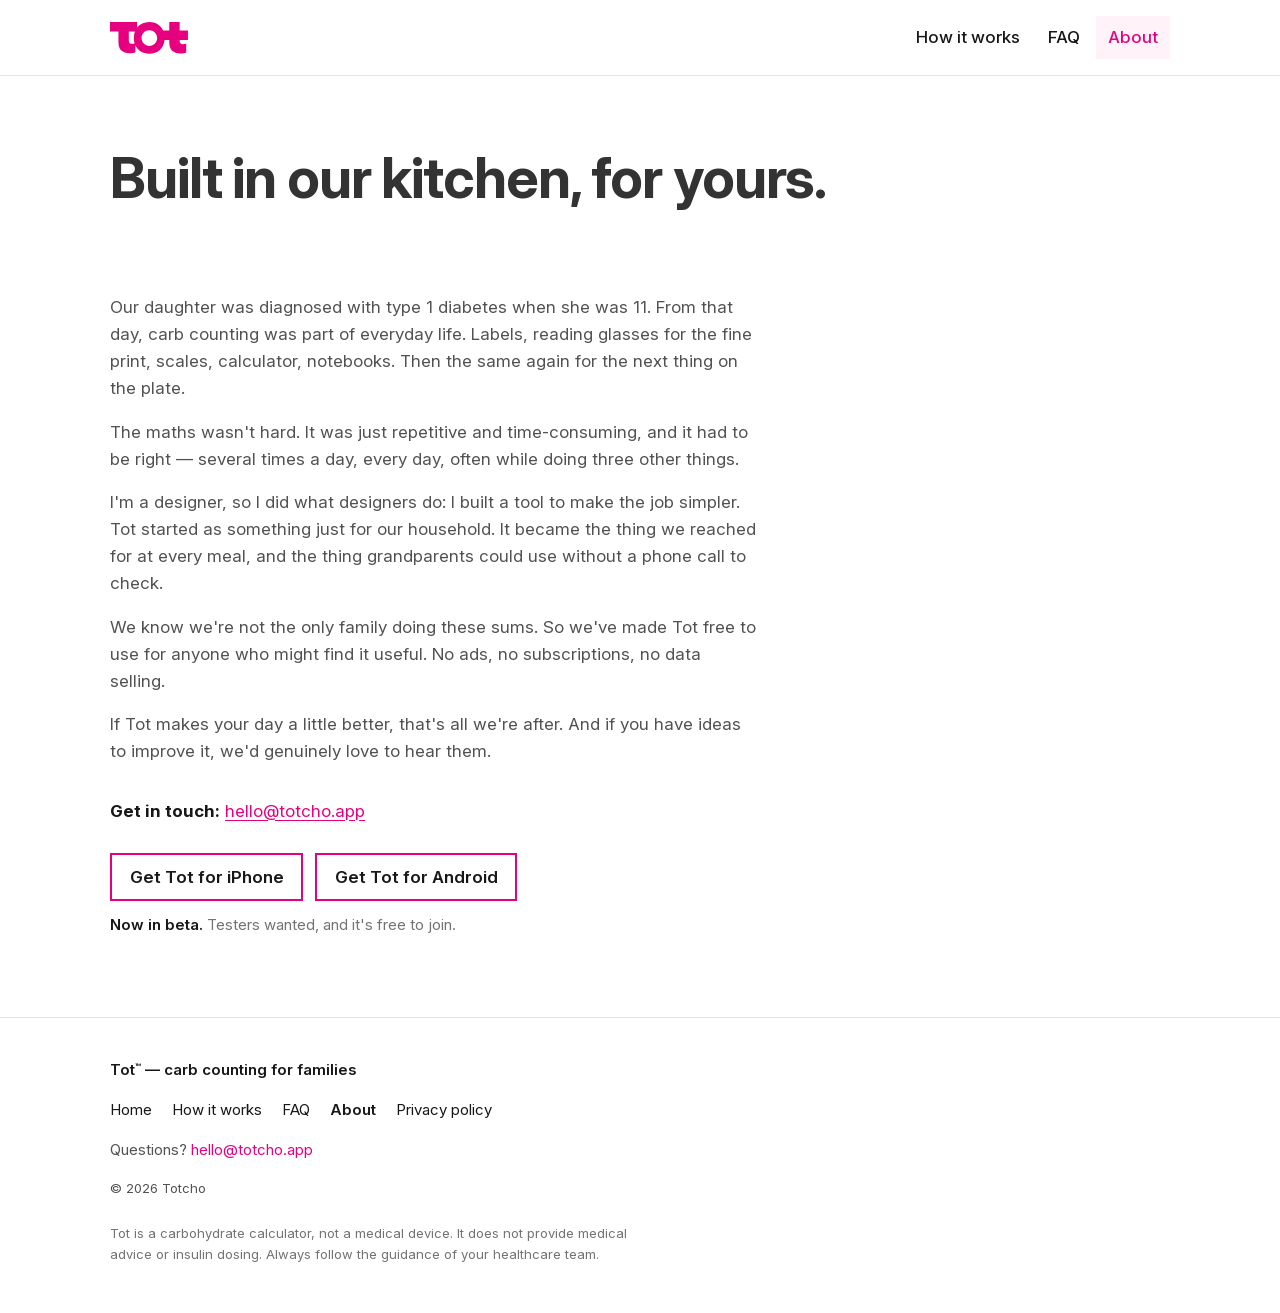
==== commit 23c7ee58: "Disclose website analytics, add the Google tag, and shrink the header logo. Co-authored-by: Cursor <" ====
--- a/about/index.html
+++ b/about/index.html
@@ -3,6 +3,15 @@
   <head>
     <meta charset="utf-8" />
     <meta name="viewport" content="width=device-width, initial-scale=1" />
+    <!-- Google tag (gtag.js) -->
+    <script async src="https://www.googletagmanager.com/gtag/js?id=G-PL2WRP15CT"></script>
+    <script>
+      window.dataLayer = window.dataLayer || [];
+      function gtag(){dataLayer.push(arguments);}
+      gtag('js', new Date());
+
+      gtag('config', 'G-PL2WRP15CT');
+    </script>
     <title>About Tot — Made by a T1D family</title>
     <meta
       name="description"
--- a/styles.css
+++ b/styles.css
@@ -213,7 +213,7 @@
 }
 
 .site-logo img {
-  width: 98px;
+  width: 78.4px;
   height: auto;
 }
 
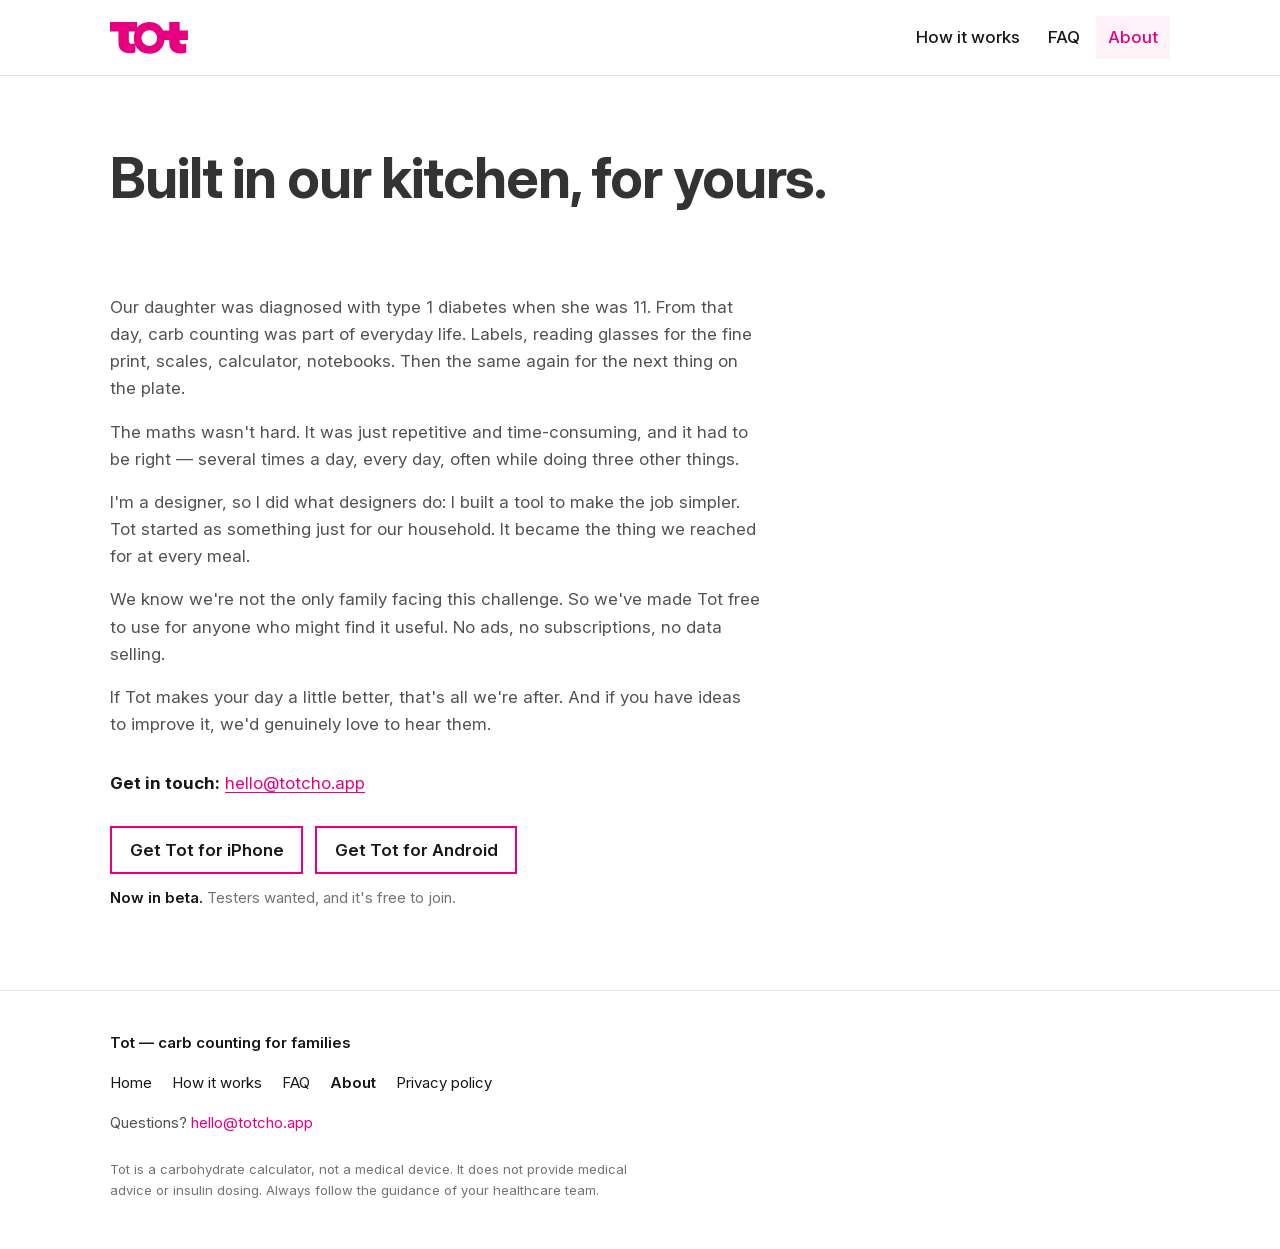
==== commit 72e6b5c9: "Revise the site copy and search titles, and show the sign-in screen on How it works. Co-authored-by:" ====
--- a/about/index.html
+++ b/about/index.html
@@ -12,19 +12,19 @@
 
       gtag('config', 'G-PL2WRP15CT');
     </script>
-    <title>About Tot — Made by a T1D family</title>
+    <title>About Tot — Carb counting, from a diabetes family</title>
     <meta
       name="description"
-      content="Tot was built by a designer whose daughter has type 1 diabetes, to make daily carb counting lighter. Free to use for every family."
+      content="Tot is a carb counting app made by a family living with type 1 diabetes, to make the daily sums lighter. Free to use."
     />
     <link rel="canonical" href="https://totcho.app/about/" />
     <meta name="theme-color" content="#E60080" />
 
     <meta property="og:type" content="website" />
-    <meta property="og:title" content="About Tot — Made by a T1D family" />
+    <meta property="og:title" content="About Tot — Carb counting, from a diabetes family" />
     <meta
       property="og:description"
-      content="Tot was built by a designer whose daughter has type 1 diabetes, to make daily carb counting lighter. Free to use for every family."
+      content="Tot is a carb counting app made by a family living with type 1 diabetes, to make the daily sums lighter. Free to use."
     />
     <meta property="og:url" content="https://totcho.app/about/" />
     <meta property="og:image" content="https://totcho.app/images/og-image.png" />
@@ -78,12 +78,11 @@
           </p>
           <p>
             I'm a designer, so I did what designers do: I built a tool to make the job simpler. Tot started as
-            something just for our household. It became the thing we reached for at every meal, and the thing
-            grandparents could use without a phone call to check.
+            something just for our household. It became the thing we reached for at every meal.
           </p>
           <!-- TODO: add <img src="/images/about-kitchen.jpg" alt="Kitchen scales and a phone running Tot on a bench"> -->
           <p>
-            We know we're not the only family doing these sums. So we've made Tot free to use for anyone who
+            We know we're not the only family facing this challenge. So we've made Tot free to use for anyone who
             might find it useful. No ads, no subscriptions, no data selling.
           </p>
           <p>
@@ -115,7 +114,7 @@
 
     <footer class="site-footer">
       <div class="container">
-        <p class="site-footer-brand">Tot<span class="tm">™</span> — carb counting for families</p>
+        <p class="site-footer-brand">Tot — carb counting for families</p>
         <nav aria-label="Footer">
           <ul class="site-footer-links">
             <li><a href="/">Home</a></li>
@@ -126,7 +125,6 @@
           </ul>
         </nav>
         <p>Questions? <a href="mailto:hello@totcho.app">hello@totcho.app</a></p>
-        <p class="copyright">© 2026 Totcho</p>
         <p class="disclaimer">
           Tot is a carbohydrate calculator, not a medical device. It does not provide medical advice or
           insulin dosing. Always follow the guidance of your healthcare team.
--- a/styles.css
+++ b/styles.css
@@ -346,6 +346,7 @@
   max-width: min(300px, 100%);
   max-height: 300px;
   opacity: 0.6;
+  filter: drop-shadow(0 16px 14px rgb(23 23 23 / 28%));
 }
 
 .photo-tilt {
@@ -447,7 +448,7 @@
   display: block;
   margin-bottom: 1rem;
   fill: none;
-  stroke: var(--grey-900);
+  stroke: var(--pink);
   stroke-width: 1.5;
   stroke-linecap: round;
   stroke-linejoin: round;
@@ -646,14 +647,6 @@
   color: var(--grey-900);
 }
 
-.site-footer-brand .tm {
-  font-size: 0.6em;
-  line-height: 0;
-  position: relative;
-  top: -0.55em;
-  font-weight: 600;
-}
-
 .site-footer-links {
   display: flex;
   flex-wrap: wrap;
@@ -681,11 +674,6 @@
 
 .site .site-footer-links a[aria-current='page'] {
   font-weight: 600;
-}
-
-.site .copyright {
-  margin: 0;
-  font-size: 0.8125rem;
 }
 
 .site .disclaimer {
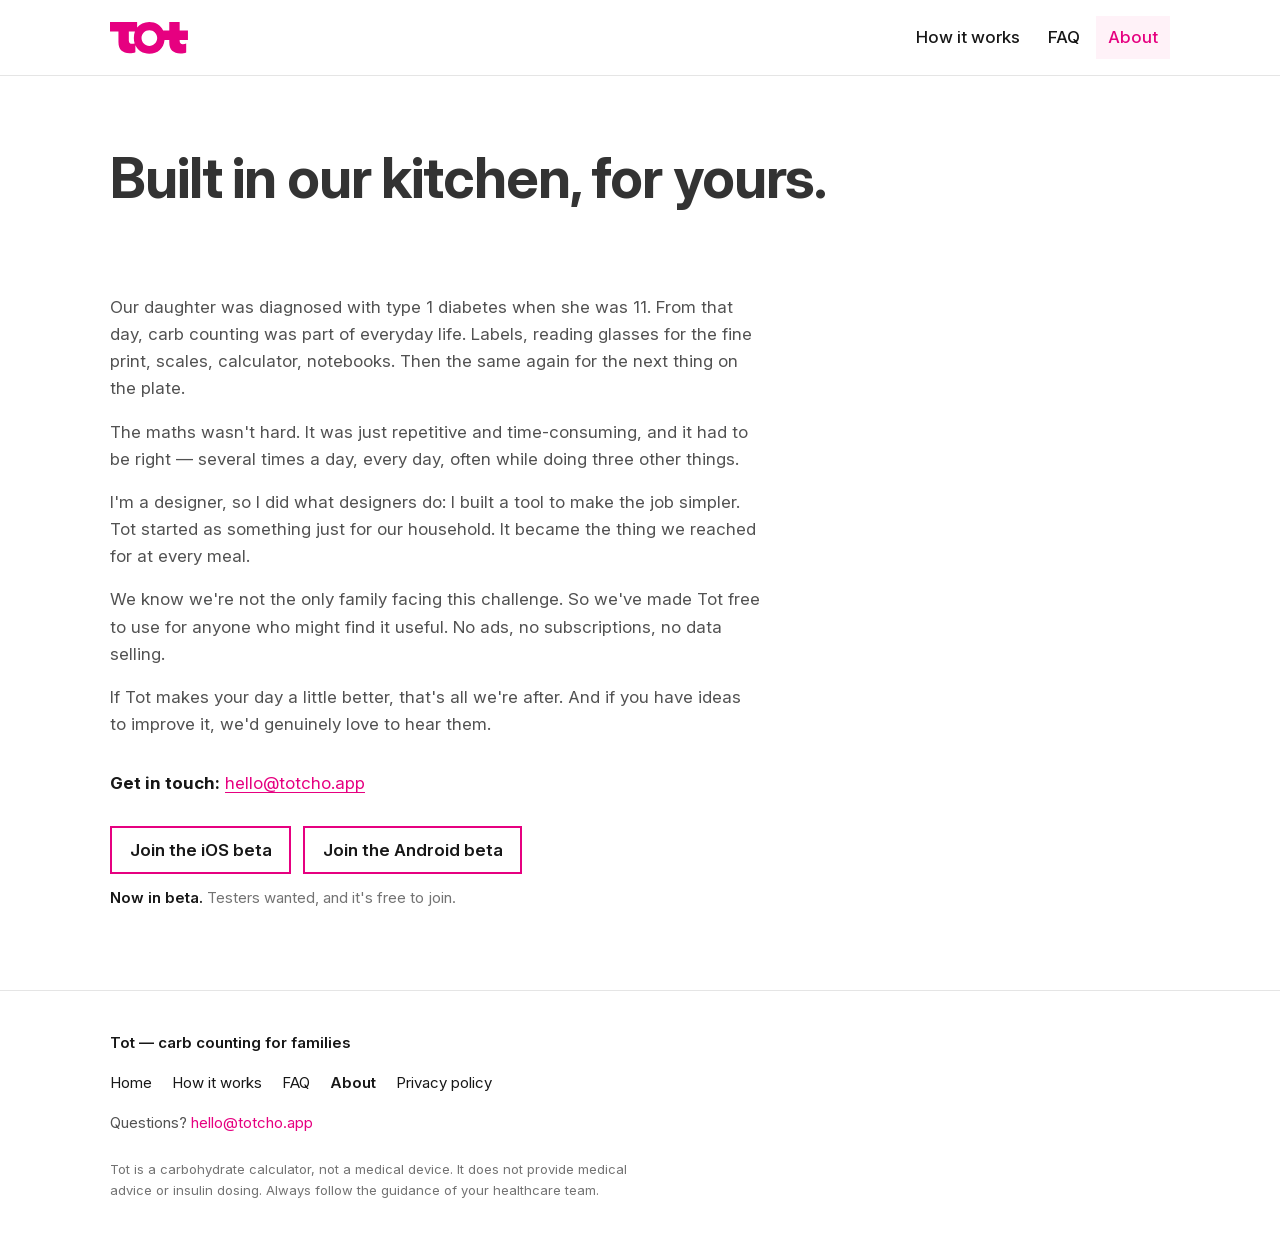
==== commit ab0d06b9: "Replace the email beta signup with self-serve TestFlight and Play links. Testers can join from the s" ====
--- a/about/index.html
+++ b/about/index.html
@@ -95,8 +95,8 @@
           </p>
           <div class="get-tot">
             <div class="get-tot__beta">
-              <a class="btn" href="/beta/?platform=iphone" data-beta-platform="iPhone">Get Tot for iPhone</a>
-              <a class="btn" href="/beta/?platform=android" data-beta-platform="Android">Get Tot for Android</a>
+              <a class="btn" href="/beta/?platform=iphone" data-beta-platform="iPhone">Join the iOS beta</a>
+              <a class="btn" href="/beta/?platform=android" data-beta-platform="Android">Join the Android beta</a>
               <p class="get-tot__note"><strong>Now in beta.</strong> Testers wanted, and it's free to join.</p>
             </div>
             <div class="store-badges get-tot__live">
@@ -134,41 +134,43 @@
 
     <dialog class="beta-dialog" id="beta-dialog" aria-labelledby="beta-dialog-title">
       <div class="beta-dialog__body">
-      <h2 id="beta-dialog-title">Tot is in beta</h2>
-      <p>
-        Tot isn't publicly available on the App Store or Google Play just yet. We're testing it with a small group of families
-        first, and we'd love you to be one of them.
-      </p>
-      <p>
-        Testers get the full app, free, before anyone else. All we ask is that you use it at home and tell us
-        what works and what doesn't.
-      </p>
-      <h3>How to join</h3>
-      <p>Email <strong>hello@totcho.app</strong> and we'll get you set up. Please confirm:</p>
-      <ul>
-        <li>that you're using <strong data-beta-slot="platform">iPhone</strong></li>
-        <li>
-          the email address for your <strong data-beta-slot="account">Apple ID</strong>, so we can send your
-          invite there
-        </li>
-      </ul>
-      <p>
-        <a class="btn" id="beta-mailto" href="mailto:hello@totcho.app?subject=Tot%20beta%20tester%20%E2%80%93%20iPhone&amp;body=Hi%2C%20I'd%20like%20to%20test%20Tot.%0D%0A%0D%0APhone%3A%20iPhone%0D%0AApple%20ID%20email%3A%0D%0A%0D%0AAnything%20else%20you'd%20like%20to%20tell%20us%20(optional)%3A%0D%0A">Email us to join</a>
-      </p>
-      <p class="beta-copy-row">
-        Or copy the address: <span class="beta-address">hello@totcho.app</span>
-        <button type="button" class="beta-copy" id="beta-copy" aria-label="Copy">
-          <!-- Lucide (https://lucide.dev), ISC licence -->
-          <svg class="beta-copy__icon" aria-hidden="true" focusable="false" viewBox="0 0 24 24" width="18" height="18">
-            <rect width="14" height="14" x="8" y="8" rx="2" ry="2" />
-            <path d="M4 16c-1.1 0-2-.9-2-2V4c0-1.1.9-2 2-2h10c1.1 0 2 .9 2 2" />
-          </svg>
-          <svg class="beta-copy__done" aria-hidden="true" focusable="false" viewBox="0 0 24 24" width="18" height="18">
-            <path d="M20 6 9 17l-5-5" />
-          </svg>
-        </button>
-      </p>
-      <p class="fine-print">We'll only use your email to set you up as a tester and ask for your feedback.</p>
+        <h2 id="beta-dialog-title">Join the iOS beta</h2>
+        <div data-beta-panel="ios">
+          <p>
+            Install Apple's free TestFlight app from the
+            <a data-beta-link="testflight-app" href="#" target="_blank" rel="noopener noreferrer">App Store</a>.
+          </p>
+          <p>Then tap <strong>Join the beta</strong> on your iPhone or iPad.</p>
+          <p>Tot installs through TestFlight. Updates show up there too.</p>
+          <p>
+            <a class="btn" data-beta-link="ios" href="#" target="_blank" rel="noopener noreferrer">Join the beta</a>
+          </p>
+        </div>
+        <div data-beta-panel="android" hidden>
+          <ol class="steps">
+            <li>
+              <strong>Join our tester group.</strong>
+              Sign in with the Google account you use for the Play Store, then tap Join group.
+              <p>
+                <a class="btn" data-beta-link="android-group" href="#" target="_blank" rel="noopener noreferrer">Join group</a>
+              </p>
+            </li>
+            <li>
+              <strong>Become a tester and install.</strong>
+              Tap "Become a tester", then use the "Download it on Google Play" link on that page.
+              <p>
+                <a class="btn" data-beta-link="android-optin" href="#" target="_blank" rel="noopener noreferrer">Become a tester</a>
+              </p>
+            </li>
+          </ol>
+          <p class="fine-print">
+            If step 2 says the app isn't available, wait a few minutes after joining the group and try again.
+          </p>
+        </div>
+        <p>
+          It's a beta. Please use Tot a few times a week over the next couple of weeks, and send feedback from
+          inside the app, or email <a href="mailto:hello@totcho.app">hello@totcho.app</a> if you have any questions.
+        </p>
       </div>
       <button type="button" class="btn btn-secondary" id="beta-close">Not now</button>
     </dialog>
--- a/styles.css
+++ b/styles.css
@@ -750,8 +750,7 @@
   --btn-stroke: #e60080;
 }
 
-.site .btn,
-.beta-copy {
+.site .btn {
   border-radius: 0;
   appearance: none;
 }
@@ -777,8 +776,7 @@
   color: var(--grey-900);
 }
 
-.site .btn:focus-visible,
-.site .beta-copy:focus-visible {
+.site .btn:focus-visible {
   outline: 3px solid var(--grey-900);
   outline-offset: 3px;
 }
@@ -796,6 +794,39 @@
 
 .site .btn.is-current {
   box-shadow: 0 0 0 3px var(--grey-900);
+}
+
+/* Phone: the matching call-to-action leads. Desktop stays even.
+   On /beta/, ?platform= moves that platform's instructions first. */
+html[data-device="ios"] a.btn[data-beta-platform="iPhone"],
+html[data-device="android"] a.btn[data-beta-platform="Android"] {
+  box-shadow: 0 0 0 3px var(--grey-900);
+}
+
+html[data-device="android"] .get-tot__beta a.btn[data-beta-platform="Android"] {
+  order: -1;
+}
+
+.beta-platforms {
+  display: flex;
+  flex-direction: column;
+  gap: 1.5rem;
+  margin-top: 2rem;
+}
+
+html[data-device="android"]:not([data-beta-focus="iphone"]) .beta-platform--android,
+html[data-beta-focus="android"] .beta-platform--android {
+  order: -1;
+}
+
+.site .beta-dialog .steps,
+.site .beta-platform .steps {
+  margin-bottom: 0.75rem;
+}
+
+.site .beta-dialog .steps p,
+.site .beta-platform .steps p {
+  margin-top: 0.65rem;
 }
 
 .get-tot {
@@ -933,53 +964,6 @@
   margin-bottom: 0;
 }
 
-.beta-copy-row {
-  font-size: 0.9375rem;
-}
-
-.beta-address {
-  font-weight: 600;
-  color: var(--grey-900);
-  user-select: text;
-}
-
-.beta-copy {
-  display: inline-flex;
-  align-items: center;
-  justify-content: center;
-  width: 1.75rem;
-  height: 1.75rem;
-  margin: 0 0 0 0.15rem;
-  padding: 0;
-  border: none;
-  background: transparent;
-  color: var(--grey-900);
-  vertical-align: middle;
-  cursor: pointer;
-}
-
-.beta-copy:hover {
-  color: var(--pink);
-}
-
-.beta-copy svg {
-  display: block;
-  fill: none;
-  stroke: currentColor;
-  stroke-width: 1.5;
-  stroke-linecap: round;
-  stroke-linejoin: round;
-}
-
-.beta-copy .beta-copy__done,
-.beta-copy.is-copied .beta-copy__icon {
-  display: none;
-}
-
-.beta-copy.is-copied .beta-copy__done {
-  display: block;
-}
-
 .fine-print {
   font-size: 0.8125rem;
   color: var(--grey-500);
